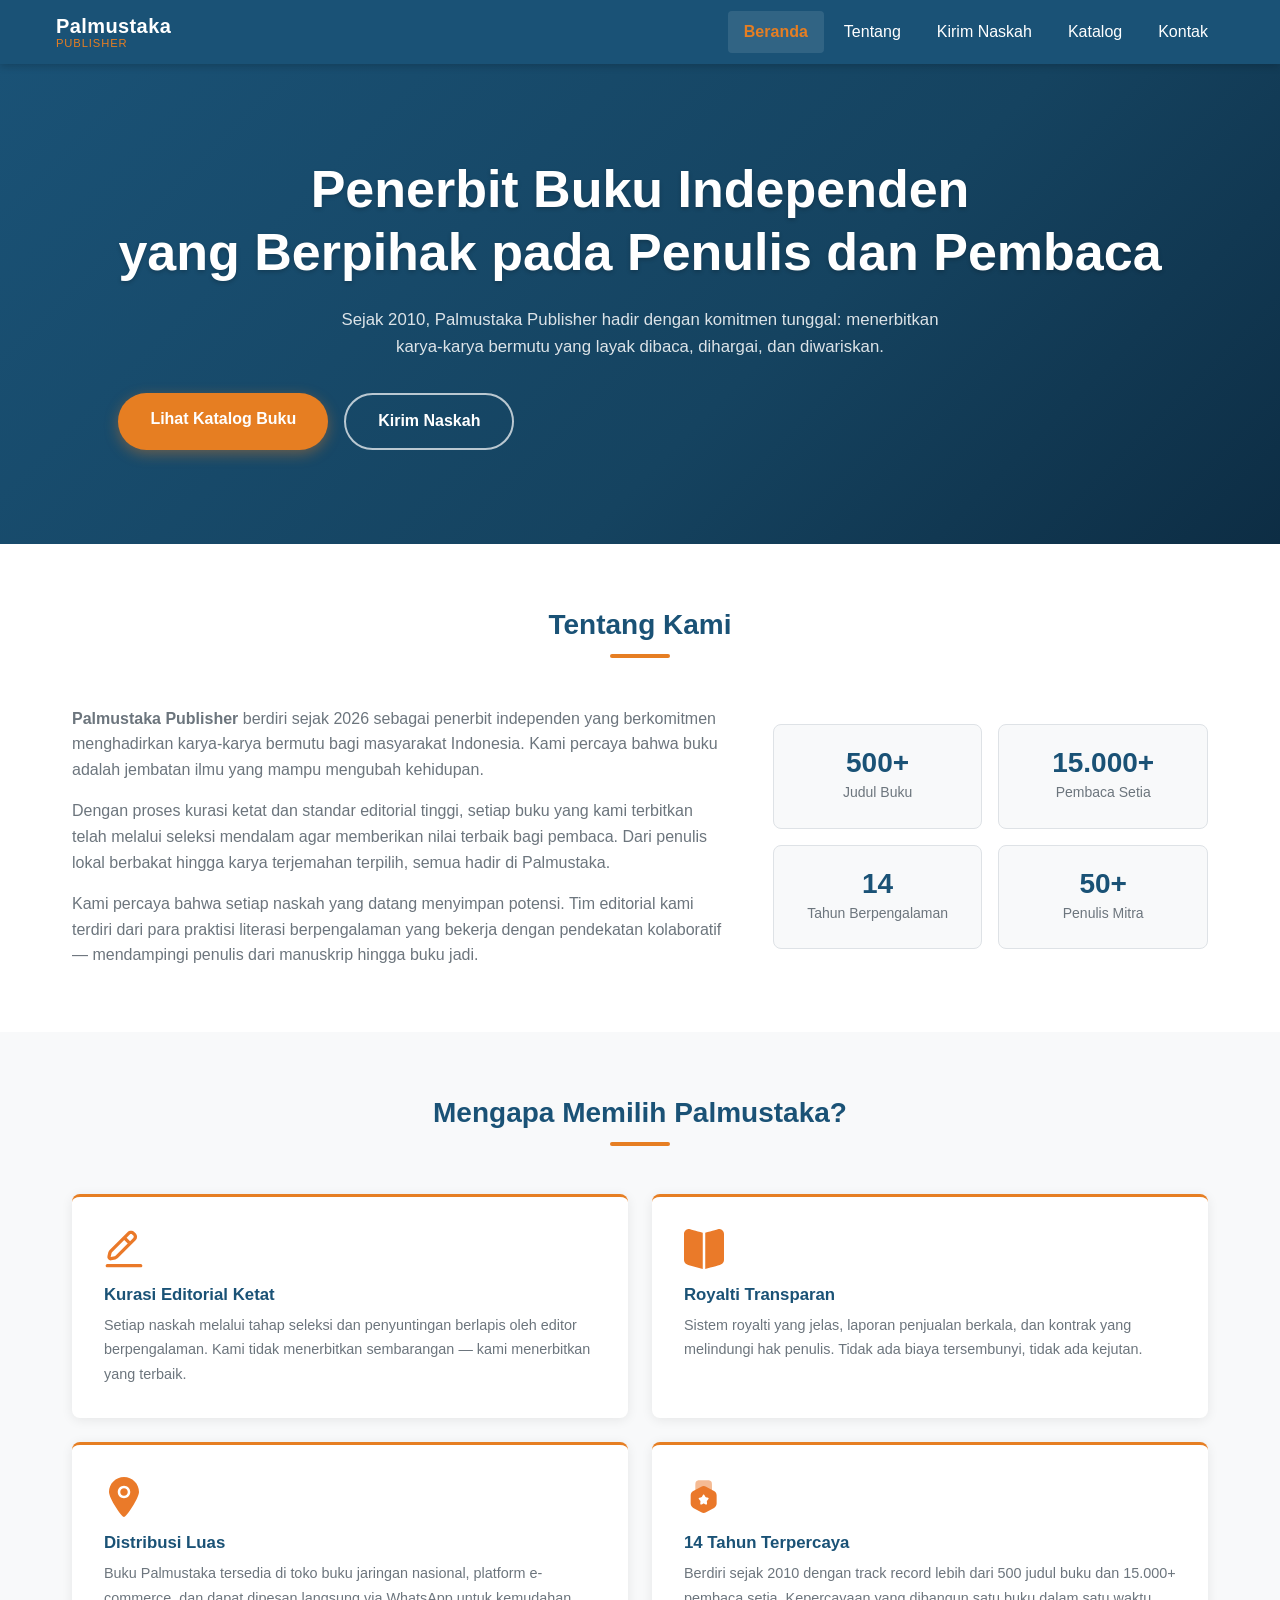
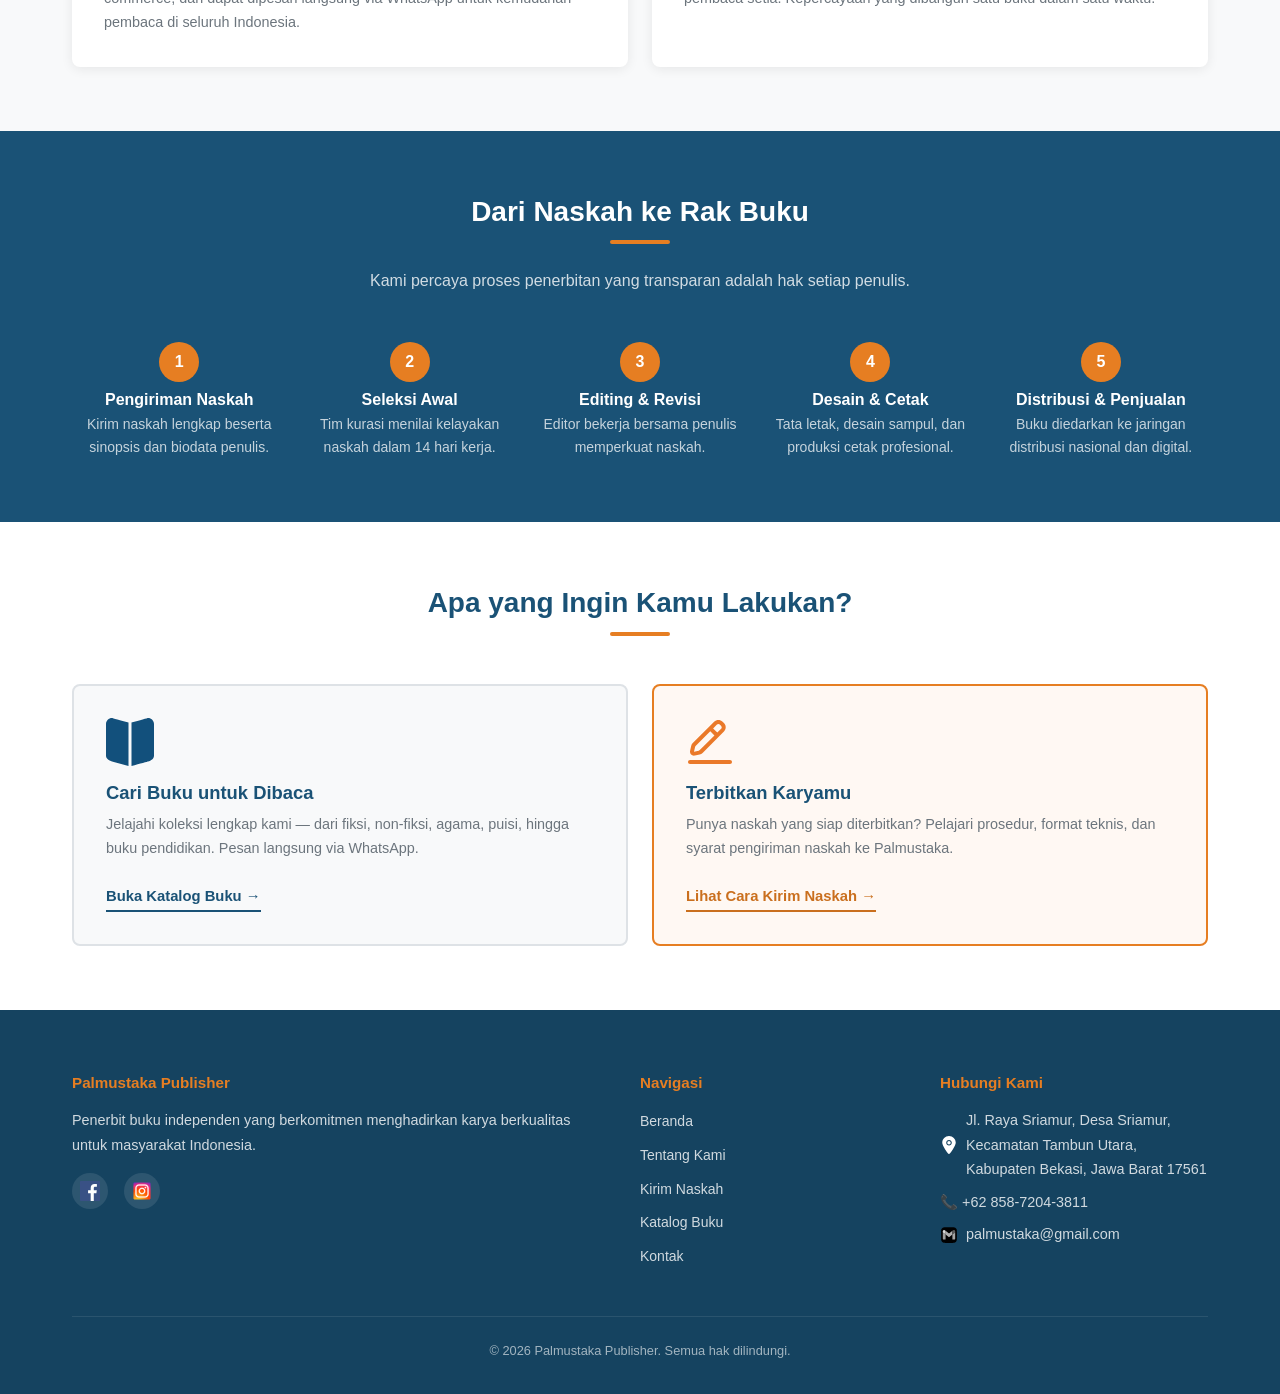
==== index.html @ 1abb1878 "Update icons in index.html and kirim-naskah.html for improved visual consistency and functionality" ====
<!DOCTYPE html>
<html lang="id">
<head>
  <meta charset="UTF-8">
  <meta name="viewport" content="width=device-width, initial-scale=1.0">
  <meta name="description" content="Palmustaka Publisher — Penerbit buku independen yang berkomitmen menghadirkan karya bermutu untuk masyarakat Indonesia sejak 2010.">
  <title>Palmustaka Publisher — Penerbit Buku Independen</title>
  <link rel="stylesheet" href="css/style.css">
</head>
<body>

  <!-- ===== NAVBAR ===== -->
  <header class="navbar" id="navbar">
    <div class="navbar__kontainer">
      <div class="navbar__logo">
        <a href="index.html" class="navbar__logo-tautan" aria-label="Halaman utama Palmustaka Publisher">
          <span class="navbar__logo-teks">Palmustaka</span>
          <span class="navbar__logo-sub">Publisher</span>
        </a>
      </div>

      <button
        class="navbar__tombol-menu"
        id="tombolMenu"
        aria-label="Buka menu navigasi"
        aria-expanded="false"
        aria-controls="navigasiUtama"
      >
        <span class="navbar__ikon-hamburger"></span>
      </button>

      <nav class="navbar__navigasi" id="navigasiUtama" aria-label="Navigasi utama">
        <ul class="navbar__daftar-tautan">
          <li class="navbar__item">
            <!-- Beranda aktif di halaman ini -->
            <a class="navbar__tautan navbar__tautan--aktif" href="index.html">Beranda</a>
          </li>
          <li class="navbar__item">
            <a class="navbar__tautan" href="#tentang">Tentang</a>
          </li>
          <li class="navbar__item">
            <a class="navbar__tautan" href="kirim-naskah.html">Kirim Naskah</a>
          </li>
          <li class="navbar__item">
            <a class="navbar__tautan" href="katalog.html">Katalog</a>
          </li>
          <li class="navbar__item">
            <a class="navbar__tautan" href="#kontak">Kontak</a>
          </li>
        </ul>
      </nav>
    </div>
  </header>

  <!-- ===== HERO ===== -->
  <section class="hero" id="beranda">
    <div class="hero__konten kontainer">
      <h1 class="hero__judul">
        Penerbit Buku Independen<br>yang Berpihak pada Penulis dan Pembaca
      </h1>
      <p class="hero__deskripsi">
        Sejak 2010, Palmustaka Publisher hadir dengan komitmen tunggal:
        menerbitkan karya-karya bermutu yang layak dibaca, dihargai, dan diwariskan.
      </p>
      <div class="hero__grup-cta">
        <a class="hero__tombol-cta" href="katalog.html">
          Lihat Katalog Buku
        </a>
        <a class="hero__tombol-cta hero__tombol-cta--sekunder" href="kirim-naskah.html">
          Kirim Naskah
        </a>
      </div>
    </div>
  </section>

  <!-- ===== TENTANG KAMI ===== -->
  <section class="tentang" id="tentang">
    <div class="tentang__kontainer kontainer">
      <h2 class="tentang__judul-seksi judul-seksi">Tentang Kami</h2>
      <div class="tentang__grid">
        <div class="tentang__kolom-teks">
          <p class="tentang__paragraf">
            <strong>Palmustaka Publisher</strong> berdiri sejak 2026 sebagai penerbit independen yang berkomitmen
            menghadirkan karya-karya bermutu bagi masyarakat Indonesia. Kami percaya bahwa buku adalah
            jembatan ilmu yang mampu mengubah kehidupan.
          </p>
          <p class="tentang__paragraf">
            Dengan proses kurasi ketat dan standar editorial tinggi, setiap buku yang kami terbitkan telah
            melalui seleksi mendalam agar memberikan nilai terbaik bagi pembaca. Dari penulis lokal berbakat
            hingga karya terjemahan terpilih, semua hadir di Palmustaka.
          </p>
          <p class="tentang__paragraf">
            Kami percaya bahwa setiap naskah yang datang menyimpan potensi.
            Tim editorial kami terdiri dari para praktisi literasi berpengalaman yang bekerja
            dengan pendekatan kolaboratif — mendampingi penulis dari manuskrip hingga buku jadi.
          </p>
        </div>

        <div class="tentang__kolom-statistik">
          <div class="tentang__stat-kartu">
            <span class="tentang__stat-angka">500+</span>
            <span class="tentang__stat-label">Judul Buku</span>
          </div>
          <div class="tentang__stat-kartu">
            <span class="tentang__stat-angka">15.000+</span>
            <span class="tentang__stat-label">Pembaca Setia</span>
          </div>
          <div class="tentang__stat-kartu">
            <span class="tentang__stat-angka">14</span>
            <span class="tentang__stat-label">Tahun Berpengalaman</span>
          </div>
          <div class="tentang__stat-kartu">
            <span class="tentang__stat-angka">50+</span>
            <span class="tentang__stat-label">Penulis Mitra</span>
          </div>
        </div>
      </div>
    </div>
  </section>

  <!-- ===== KEUNGGULAN KAMI ===== -->
  <section class="keunggulan" id="keunggulan" aria-labelledby="judulKeunggulan">
    <div class="keunggulan__kontainer kontainer">
      <h2 class="keunggulan__judul-seksi judul-seksi" id="judulKeunggulan">Mengapa Memilih Palmustaka?</h2>
      <div class="keunggulan__grid">

        <div class="keunggulan__item">
          <img class="keunggulan__ikon-svg" src="assets/icon/write.svg" alt="" aria-hidden="true">
          <h3 class="keunggulan__item-judul">Kurasi Editorial Ketat</h3>
          <p class="keunggulan__item-deskripsi">
            Setiap naskah melalui tahap seleksi dan penyuntingan berlapis oleh editor berpengalaman.
            Kami tidak menerbitkan sembarangan — kami menerbitkan yang terbaik.
          </p>
        </div>

        <div class="keunggulan__item">
          <img class="keunggulan__ikon-svg" src="assets/icon/book.svg" alt="" aria-hidden="true">
          <h3 class="keunggulan__item-judul">Royalti Transparan</h3>
          <p class="keunggulan__item-deskripsi">
            Sistem royalti yang jelas, laporan penjualan berkala, dan kontrak yang melindungi hak penulis.
            Tidak ada biaya tersembunyi, tidak ada kejutan.
          </p>
        </div>

        <div class="keunggulan__item">
          <img class="keunggulan__ikon-svg" src="assets/icon/location.svg" alt="" aria-hidden="true">
          <h3 class="keunggulan__item-judul">Distribusi Luas</h3>
          <p class="keunggulan__item-deskripsi">
            Buku Palmustaka tersedia di toko buku jaringan nasional, platform e-commerce,
            dan dapat dipesan langsung via WhatsApp untuk kemudahan pembaca di seluruh Indonesia.
          </p>
        </div>

        <div class="keunggulan__item">
          <img class="keunggulan__ikon-svg" src="assets/icon/medal.svg" alt="" aria-hidden="true">
          <h3 class="keunggulan__item-judul">14 Tahun Terpercaya</h3>
          <p class="keunggulan__item-deskripsi">
            Berdiri sejak 2010 dengan track record lebih dari 500 judul buku dan 15.000+ pembaca setia.
            Kepercayaan yang dibangun satu buku dalam satu waktu.
          </p>
        </div>

      </div>
    </div>
  </section>

  <!-- ===== PROSES PENERBITAN ===== -->
  <section class="proses" id="proses" aria-labelledby="judulProses">
    <div class="proses__kontainer kontainer">
      <h2 class="proses__judul-seksi judul-seksi" id="judulProses">Dari Naskah ke Rak Buku</h2>
      <p class="proses__subjudul">
        Kami percaya proses penerbitan yang transparan adalah hak setiap penulis.
      </p>
      <ol class="proses__daftar-langkah">

        <li class="proses__langkah">
          <div class="proses__langkah-nomor" aria-hidden="true">1</div>
          <div class="proses__langkah-konten">
            <h3 class="proses__langkah-judul">Pengiriman Naskah</h3>
            <p class="proses__langkah-deskripsi">Kirim naskah lengkap beserta sinopsis dan biodata penulis.</p>
          </div>
        </li>

        <li class="proses__langkah">
          <div class="proses__langkah-nomor" aria-hidden="true">2</div>
          <div class="proses__langkah-konten">
            <h3 class="proses__langkah-judul">Seleksi Awal</h3>
            <p class="proses__langkah-deskripsi">Tim kurasi menilai kelayakan naskah dalam 14 hari kerja.</p>
          </div>
        </li>

        <li class="proses__langkah">
          <div class="proses__langkah-nomor" aria-hidden="true">3</div>
          <div class="proses__langkah-konten">
            <h3 class="proses__langkah-judul">Editing &amp; Revisi</h3>
            <p class="proses__langkah-deskripsi">Editor bekerja bersama penulis memperkuat naskah.</p>
          </div>
        </li>

        <li class="proses__langkah">
          <div class="proses__langkah-nomor" aria-hidden="true">4</div>
          <div class="proses__langkah-konten">
            <h3 class="proses__langkah-judul">Desain &amp; Cetak</h3>
            <p class="proses__langkah-deskripsi">Tata letak, desain sampul, dan produksi cetak profesional.</p>
          </div>
        </li>

        <li class="proses__langkah">
          <div class="proses__langkah-nomor" aria-hidden="true">5</div>
          <div class="proses__langkah-konten">
            <h3 class="proses__langkah-judul">Distribusi &amp; Penjualan</h3>
            <p class="proses__langkah-deskripsi">Buku diedarkan ke jaringan distribusi nasional dan digital.</p>
          </div>
        </li>

      </ol>
    </div>
  </section>

  <!-- ===== CTA HALAMAN ===== -->
  <section class="cta-halaman" id="cta-halaman" aria-labelledby="judulCtaHalaman">
    <div class="cta-halaman__kontainer kontainer">
      <h2 class="cta-halaman__judul-seksi judul-seksi" id="judulCtaHalaman">Apa yang Ingin Kamu Lakukan?</h2>
      <div class="cta-halaman__grid">

        <div class="cta-halaman__kartu">
          <img class="cta-halaman__kartu-ikon-svg" src="assets/icon/book.svg" alt="" aria-hidden="true">
          <h3 class="cta-halaman__kartu-judul">Cari Buku untuk Dibaca</h3>
          <p class="cta-halaman__kartu-deskripsi">
            Jelajahi koleksi lengkap kami — dari fiksi, non-fiksi, agama, puisi, hingga buku pendidikan.
            Pesan langsung via WhatsApp.
          </p>
          <a class="cta-halaman__kartu-tombol" href="katalog.html">Buka Katalog Buku &rarr;</a>
        </div>

        <div class="cta-halaman__kartu cta-halaman__kartu--aksen">
          <img class="cta-halaman__kartu-ikon-svg" src="assets/icon/write.svg" alt="" aria-hidden="true">
          <h3 class="cta-halaman__kartu-judul">Terbitkan Karyamu</h3>
          <p class="cta-halaman__kartu-deskripsi">
            Punya naskah yang siap diterbitkan? Pelajari prosedur, format teknis,
            dan syarat pengiriman naskah ke Palmustaka.
          </p>
          <a class="cta-halaman__kartu-tombol" href="kirim-naskah.html">Lihat Cara Kirim Naskah &rarr;</a>
        </div>

      </div>
    </div>
  </section>

  <!-- ===== FOOTER / KONTAK ===== -->
  <footer class="footer" id="kontak">
    <div class="footer__kontainer kontainer">
      <div class="footer__grid">

        <div class="footer__kolom">
          <h3 class="footer__judul-kolom">Palmustaka Publisher</h3>
          <p class="footer__teks">
            Penerbit buku independen yang berkomitmen menghadirkan karya berkualitas untuk masyarakat Indonesia.
          </p>
          <div class="footer__sosmed">
            <a href="https://facebook.com" class="footer__sosmed-link" target="_blank" rel="noopener noreferrer" aria-label="Facebook Palmustaka">
              <img class="footer__sosmed-ikon-svg" src="assets/icon/facebook.svg" alt="">
            </a>
            <a href="https://instagram.com" class="footer__sosmed-link" target="_blank" rel="noopener noreferrer" aria-label="Instagram Palmustaka">
              <img class="footer__sosmed-ikon-svg" src="assets/icon/instagram.svg" alt="">
            </a>
          </div>
        </div>

        <div class="footer__kolom">
          <h3 class="footer__judul-kolom">Navigasi</h3>
          <ul class="footer__daftar-tautan">
            <li><a class="footer__tautan" href="index.html">Beranda</a></li>
            <li><a class="footer__tautan" href="#tentang">Tentang Kami</a></li>
            <li><a class="footer__tautan" href="kirim-naskah.html">Kirim Naskah</a></li>
            <li><a class="footer__tautan" href="katalog.html">Katalog Buku</a></li>
            <li><a class="footer__tautan" href="#kontak">Kontak</a></li>
          </ul>
        </div>

        <div class="footer__kolom">
          <h3 class="footer__judul-kolom">Hubungi Kami</h3>
          <address class="footer__alamat">
            <div class="footer__alamat-item">
              <img class="footer__alamat-ikon-svg" src="assets/icon/location.svg" alt="" aria-hidden="true">
              <span class="footer__teks">Jl. Raya Sriamur, Desa Sriamur, Kecamatan Tambun Utara, Kabupaten Bekasi, Jawa Barat 17561</span>
            </div>
            <div class="footer__alamat-item">
              <span class="footer__teks">📞 +62 858-7204-3811</span>
            </div>
            <div class="footer__alamat-item">
              <img class="footer__alamat-ikon-svg" src="assets/icon/gmail.svg" alt="" aria-hidden="true">
              <span class="footer__teks">palmustaka@gmail.com</span>
            </div>
          </address>
        </div>

      </div>

      <div class="footer__hak-cipta">
        <p>&copy; <span id="tahunSekarang"></span> Palmustaka Publisher. Semua hak dilindungi.</p>
      </div>
    </div>
  </footer>

  <!-- JS: hanya main.js (tidak butuh katalog.js atau kirim-naskah.js) -->
  <script src="js/main.js"></script>
</body>
</html>
---- css/style.css ----
/* =============================================================================
   PALMUSTAKA PUBLISHER — style.css
   Urutan: Reset → Custom Properties → Base → Komponen BEM → Media Queries
   ============================================================================= */


/* =============================================================================
   BLOK 1 — RESET & BOX MODEL
   ============================================================================= */

*, *::before, *::after {
  box-sizing: border-box;
  margin: 0;
  padding: 0;
}

img,
video {
  max-width: 100%;
  display: block;
}

ul,
ol {
  list-style: none;
}

a {
  text-decoration: none;
  color: inherit;
}

button {
  cursor: pointer;
  border: none;
  background: none;
  font: inherit;
}


/* =============================================================================
   BLOK 2 — CSS CUSTOM PROPERTIES
   ============================================================================= */

:root {
  /* Warna */
  --warna-primer: #1a5276;
  --warna-primer-gelap: #154360;
  --warna-aksen: #e67e22;
  --warna-aksen-gelap: #ca6f1e;
  --warna-latar: #f8f9fa;
  --warna-latar-kartu: #ffffff;
  --warna-teks-utama: #212529;
  --warna-teks-sekunder: #6c757d;
  --warna-teks-balik: #ffffff;
  --warna-batas: #dee2e6;
  --warna-latar-kirim: #eef2f7;

  /* Tipografi */
  --fon-utama: 'Segoe UI', Tahoma, Geneva, Verdana, sans-serif;
  --ukuran-fon-dasar: 16px;
  --tinggi-baris: 1.6;

  /* Spasi */
  --jarak-xs: 0.25rem;
  --jarak-sm: 0.5rem;
  --jarak-md: 1rem;
  --jarak-lg: 1.5rem;
  --jarak-xl: 2rem;
  --jarak-2xl: 3rem;
  --jarak-3xl: 4rem;

  /* Layout */
  --lebar-max-kontainer: 1200px;
  --tinggi-navbar: 64px;

  /* Kartu */
  --radius-kartu: 8px;
  --bayangan-kartu: 0 2px 12px rgba(0, 0, 0, 0.08);
  --bayangan-kartu-hover: 0 6px 24px rgba(0, 0, 0, 0.14);

  /* Transisi */
  --transisi-standar: 0.25s ease;
}


/* =============================================================================
   BLOK 3 — BASE STYLES
   ============================================================================= */

html {
  scroll-behavior: smooth;
  font-size: var(--ukuran-fon-dasar);
}

body {
  font-family: var(--fon-utama);
  color: var(--warna-teks-utama);
  background-color: var(--warna-latar);
  line-height: var(--tinggi-baris);
}

h1,
h2,
h3,
h4 {
  line-height: 1.2;
  font-weight: 700;
}

/* Kontainer layout terpusat */
.kontainer {
  max-width: var(--lebar-max-kontainer);
  margin-inline: auto;
  padding-inline: var(--jarak-md);
}

/* Judul seksi dengan garis bawah oranye */
.judul-seksi {
  font-size: 1.75rem;
  color: var(--warna-primer);
  margin-bottom: var(--jarak-2xl);
  text-align: center;
  position: relative;
  padding-bottom: var(--jarak-md);
}

.judul-seksi::after {
  content: '';
  position: absolute;
  bottom: 0;
  left: 50%;
  transform: translateX(-50%);
  width: 60px;
  height: 4px;
  background-color: var(--warna-aksen);
  border-radius: 2px;
}


/* =============================================================================
   BLOK 4 — KOMPONEN BEM
   ============================================================================= */


/* -----------------------------------------------------------------------
   4a — NAVBAR
   ----------------------------------------------------------------------- */

.navbar {
  position: sticky;
  top: 0;
  z-index: 100;
  background-color: var(--warna-primer);
  height: var(--tinggi-navbar);
  box-shadow: 0 2px 8px rgba(0, 0, 0, 0.2);
}

.navbar__kontainer {
  display: flex;
  flex-wrap: wrap;
  align-items: center;
  justify-content: space-between;
  height: 100%;
  max-width: var(--lebar-max-kontainer);
  margin-inline: auto;
  padding-inline: var(--jarak-md);
}

.navbar__logo {
  display: flex;
  flex-direction: column;
  line-height: 1.1;
}

.navbar__logo-teks {
  font-size: 1.25rem;
  font-weight: 700;
  color: var(--warna-teks-balik);
  letter-spacing: 0.02em;
}

.navbar__logo-sub {
  font-size: 0.7rem;
  color: var(--warna-aksen);
  letter-spacing: 0.08em;
  text-transform: uppercase;
}

/* Tombol hamburger — hanya tampil di mobile */
.navbar__tombol-menu {
  display: flex;
  align-items: center;
  justify-content: center;
  width: 40px;
  height: 40px;
  padding: var(--jarak-sm);
  color: var(--warna-teks-balik);
  border-radius: 4px;
  transition: background-color var(--transisi-standar);
}

.navbar__tombol-menu:hover,
.navbar__tombol-menu:focus-visible {
  background-color: rgba(255, 255, 255, 0.15);
  outline: 2px solid var(--warna-aksen);
  outline-offset: 2px;
}

/* Ikon hamburger CSS murni (3 garis via pseudo-element + box-shadow) */
.navbar__ikon-hamburger {
  position: relative;
  display: block;
  width: 22px;
  height: 2px;
  background-color: var(--warna-teks-balik);
  transition: background-color var(--transisi-standar);
}

.navbar__ikon-hamburger::before,
.navbar__ikon-hamburger::after {
  content: '';
  position: absolute;
  left: 0;
  width: 100%;
  height: 2px;
  background-color: var(--warna-teks-balik);
  transition: transform var(--transisi-standar), top var(--transisi-standar);
}

.navbar__ikon-hamburger::before {
  top: -7px;
}

.navbar__ikon-hamburger::after {
  top: 7px;
}

/* State terbuka — animasi ikon X */
.navbar__tombol-menu[aria-expanded="true"] .navbar__ikon-hamburger {
  background-color: transparent;
}

.navbar__tombol-menu[aria-expanded="true"] .navbar__ikon-hamburger::before {
  top: 0;
  transform: rotate(45deg);
}

.navbar__tombol-menu[aria-expanded="true"] .navbar__ikon-hamburger::after {
  top: 0;
  transform: rotate(-45deg);
}

/* Navigasi — collapsed by default di mobile (in-flow, grid-template-rows trick) */
.navbar__navigasi {
  display: grid;
  grid-template-rows: 0fr;
  overflow: hidden;
  width: 100%;
  background-color: var(--warna-primer-gelap);
  transition: grid-template-rows var(--transisi-standar);
}

/* Anak langsung perlu min-height: 0 agar grid-template-rows: 0fr benar-benar collapse */
.navbar__navigasi > * {
  overflow: hidden;
  min-height: 0;
}

/* State terbuka — expanded ke tinggi natural */
.navbar__navigasi--terbuka {
  grid-template-rows: 1fr;
  box-shadow: 0 4px 8px rgba(0, 0, 0, 0.2);
}

.navbar__daftar-tautan {
  display: flex;
  flex-direction: column;
}

.navbar__tautan {
  display: block;
  padding: var(--jarak-sm) var(--jarak-lg);
  color: var(--warna-teks-balik);
  font-weight: 500;
  transition: background-color var(--transisi-standar), color var(--transisi-standar);
}

.navbar__tautan:hover,
.navbar__tautan:focus-visible {
  background-color: rgba(255, 255, 255, 0.1);
  color: var(--warna-aksen);
  outline: none;
}


/* -----------------------------------------------------------------------
   4b — HERO
   ----------------------------------------------------------------------- */

.hero {
  background: linear-gradient(135deg, var(--warna-primer) 0%, var(--warna-primer-gelap) 60%, #0d2d44 100%);
  min-height: 480px;
  display: flex;
  align-items: center;
  padding-block: var(--jarak-3xl);
}

.hero__konten {
  text-align: center;
}

.hero__judul {
  font-size: 2rem;
  color: var(--warna-teks-balik);
  margin-bottom: var(--jarak-lg);
  text-shadow: 0 2px 4px rgba(0, 0, 0, 0.2);
}

.hero__deskripsi {
  font-size: 1.05rem;
  color: rgba(255, 255, 255, 0.85);
  max-width: 600px;
  margin-inline: auto;
  margin-bottom: var(--jarak-xl);
}

.hero__tombol-cta {
  display: inline-block;
  background-color: var(--warna-aksen);
  color: var(--warna-teks-balik);
  font-weight: 700;
  font-size: 1rem;
  padding: 0.85rem 2rem;
  border-radius: 50px;
  transition: background-color var(--transisi-standar), transform var(--transisi-standar), box-shadow var(--transisi-standar);
  box-shadow: 0 4px 14px rgba(230, 126, 34, 0.4);
}

.hero__tombol-cta:hover,
.hero__tombol-cta:focus-visible {
  background-color: var(--warna-aksen-gelap);
  transform: translateY(-2px);
  box-shadow: 0 6px 20px rgba(230, 126, 34, 0.5);
  outline: none;
}

.hero__tombol-cta:active {
  transform: translateY(0);
}


/* -----------------------------------------------------------------------
   4c — TENTANG
   ----------------------------------------------------------------------- */

.tentang {
  background-color: var(--warna-latar-kartu);
  padding-block: var(--jarak-3xl);
}

.tentang__kontainer {
  /* menggunakan .kontainer */
}

.tentang__judul-seksi {
  /* menggunakan .judul-seksi */
}

.tentang__grid {
  display: grid;
  grid-template-columns: 1fr;
  gap: var(--jarak-2xl);
  align-items: start;
}

.tentang__paragraf {
  color: var(--warna-teks-sekunder);
  margin-bottom: var(--jarak-md);
}

.tentang__paragraf:last-child {
  margin-bottom: 0;
}

.tentang__kolom-statistik {
  display: grid;
  grid-template-columns: 1fr 1fr;
  gap: var(--jarak-md);
}

.tentang__stat-kartu {
  display: flex;
  flex-direction: column;
  align-items: center;
  justify-content: center;
  text-align: center;
  background-color: var(--warna-latar);
  border: 1px solid var(--warna-batas);
  border-radius: var(--radius-kartu);
  padding: var(--jarak-lg) var(--jarak-md);
  gap: var(--jarak-xs);
}

.tentang__stat-angka {
  font-size: 1.75rem;
  font-weight: 700;
  color: var(--warna-primer);
  line-height: 1;
}

.tentang__stat-label {
  font-size: 0.875rem;
  color: var(--warna-teks-sekunder);
  font-weight: 500;
}


/* -----------------------------------------------------------------------
   4d — KATALOG & KARTU BUKU
   ----------------------------------------------------------------------- */

.katalog {
  background-color: var(--warna-latar);
  padding-block: var(--jarak-3xl);
}

.katalog__kontainer {
  /* menggunakan .kontainer */
}

.katalog__judul-seksi {
  /* menggunakan .judul-seksi */
}

/* Filter tombol kategori */
.katalog__filter {
  display: flex;
  flex-wrap: wrap;
  justify-content: center;
  gap: var(--jarak-sm);
  margin-bottom: var(--jarak-xl);
}

.katalog__tombol-filter {
  display: inline-block;
  padding: 0.4rem 1.1rem;
  border: 2px solid var(--warna-primer);
  border-radius: 50px;
  color: var(--warna-primer);
  font-size: 0.875rem;
  font-weight: 600;
  background-color: transparent;
  transition: background-color var(--transisi-standar), color var(--transisi-standar), border-color var(--transisi-standar);
}

.katalog__tombol-filter:hover,
.katalog__tombol-filter:focus-visible {
  background-color: var(--warna-primer);
  color: var(--warna-teks-balik);
  outline: none;
}

.katalog__tombol-filter--aktif {
  background-color: var(--warna-primer);
  color: var(--warna-teks-balik);
}

/* Status loading / error */
.katalog__status {
  text-align: center;
  padding: var(--jarak-2xl);
  color: var(--warna-teks-sekunder);
  font-size: 1rem;
}

.katalog__status--tersembunyi {
  display: none;
}

.katalog__status-teks {
  margin: 0;
}

/* Grid buku — 1 kolom di mobile */
.katalog__grid {
  display: grid;
  grid-template-columns: 1fr;
  gap: var(--jarak-lg);
}

/* ---
   Kartu Buku (BEM)
--- */

.kartu-buku {
  background-color: var(--warna-latar-kartu);
  border-radius: var(--radius-kartu);
  box-shadow: var(--bayangan-kartu);
  overflow: hidden;
  display: flex;
  flex-direction: column;
  transition: transform var(--transisi-standar), box-shadow var(--transisi-standar);
}

.kartu-buku:hover {
  transform: translateY(-4px);
  box-shadow: var(--bayangan-kartu-hover);
}

.kartu-buku__gambar-wrapper {
  aspect-ratio: 3 / 4;
  overflow: hidden;
  background-color: var(--warna-batas);
}

.kartu-buku__gambar {
  width: 100%;
  height: 100%;
  object-fit: cover;
  transition: transform 0.4s ease;
}

.kartu-buku:hover .kartu-buku__gambar {
  transform: scale(1.06);
}

.kartu-buku__konten {
  display: flex;
  flex-direction: column;
  flex: 1;
  padding: var(--jarak-md);
}

.kartu-buku__kategori {
  display: inline-block;
  font-size: 0.7rem;
  font-weight: 700;
  text-transform: uppercase;
  letter-spacing: 0.08em;
  color: var(--warna-aksen);
  margin-bottom: var(--jarak-xs);
}

.kartu-buku__judul {
  font-size: 1rem;
  font-weight: 700;
  color: var(--warna-teks-utama);
  margin-bottom: var(--jarak-xs);
  line-height: 1.3;
}

.kartu-buku__penulis {
  font-size: 0.875rem;
  color: var(--warna-teks-sekunder);
  margin-bottom: var(--jarak-sm);
}

.kartu-buku__deskripsi {
  font-size: 0.875rem;
  color: var(--warna-teks-sekunder);
  line-height: 1.5;
  flex: 1;
  /* Batasi tampilan deskripsi ke 3 baris */
  display: -webkit-box;
  -webkit-box-orient: vertical;
  -webkit-line-clamp: 3;
  overflow: hidden;
  margin-bottom: var(--jarak-sm);
}

.kartu-buku__footer {
  display: flex;
  align-items: center;
  justify-content: space-between;
  gap: var(--jarak-sm);
  border-top: 1px solid var(--warna-batas);
  padding-top: var(--jarak-md);
  margin-top: var(--jarak-sm);
}

.kartu-buku__harga {
  font-size: 1.05rem;
  font-weight: 700;
  color: var(--warna-primer);
  white-space: nowrap;
}

/* Tombol Beli — tag <a> ke WhatsApp */
.kartu-buku__tombol--beli {
  display: inline-flex;
  align-items: center;
  gap: var(--jarak-xs);
  background-color: #25d366;
  color: var(--warna-teks-balik);
  font-size: 0.825rem;
  font-weight: 700;
  padding: 0.45rem 0.9rem;
  border-radius: 50px;
  white-space: nowrap;
  transition: background-color var(--transisi-standar), transform var(--transisi-standar);
  box-shadow: 0 2px 8px rgba(37, 211, 102, 0.35);
}

.kartu-buku__tombol--beli:hover,
.kartu-buku__tombol--beli:focus-visible {
  background-color: #1ebe5d;
  transform: translateY(-1px);
  outline: none;
}

.kartu-buku__tombol--beli:active {
  transform: translateY(0);
}


/* -----------------------------------------------------------------------
   4f — KIRIM NASKAH
   ----------------------------------------------------------------------- */

.kirim-naskah {
  background-color: var(--warna-latar-kirim);
  padding-block: var(--jarak-3xl);
}

.kirim-naskah__kontainer {
  max-width: var(--lebar-max-kontainer);
  margin-inline: auto;
  padding-inline: var(--jarak-md);
}

.kirim-naskah__judul-seksi {
  font-size: 1.75rem;
  color: var(--warna-primer);
  text-align: center;
  margin-bottom: var(--jarak-xl);
  position: relative;
}

.kirim-naskah__judul-seksi::after {
  content: '';
  display: block;
  width: 60px;
  height: 3px;
  background-color: var(--warna-aksen);
  margin: var(--jarak-sm) auto 0;
}

/* -- Headline -- */
.kirim-naskah__headline {
  text-align: center;
  max-width: 680px;
  margin-inline: auto;
  margin-bottom: var(--jarak-3xl);
}

.kirim-naskah__headline-teks {
  font-size: 1.75rem;
  color: var(--warna-primer);
  line-height: 1.25;
  margin-bottom: var(--jarak-md);
}

.kirim-naskah__headline-sub {
  font-size: 1.05rem;
  color: var(--warna-teks-sekunder);
  line-height: 1.7;
}

/* -- Grid Utama -- */
.kirim-naskah__grid-utama {
  display: grid;
  grid-template-columns: 1fr;
  gap: var(--jarak-xl);
  margin-bottom: var(--jarak-3xl);
}

/* -- Panel (shared) -- */
.kirim-naskah__panel {
  background-color: var(--warna-latar-kartu);
  border-radius: var(--radius-kartu);
  box-shadow: var(--bayangan-kartu);
  padding: var(--jarak-xl);
}

.kirim-naskah__panel-judul {
  font-size: 1.15rem;
  color: var(--warna-primer);
  margin-bottom: var(--jarak-lg);
  padding-bottom: var(--jarak-sm);
  border-bottom: 2px solid var(--warna-aksen);
}

/* -- Tata Cara: Langkah-langkah -- */
.kirim-naskah__langkah-list {
  display: flex;
  flex-direction: column;
  gap: var(--jarak-lg);
  margin-bottom: var(--jarak-xl);
}

.kirim-naskah__langkah {
  display: flex;
  gap: var(--jarak-md);
  align-items: flex-start;
}

.kirim-naskah__langkah-nomor {
  display: flex;
  align-items: center;
  justify-content: center;
  flex-shrink: 0;
  width: 2rem;
  height: 2rem;
  border-radius: 50%;
  background-color: var(--warna-primer);
  color: var(--warna-teks-balik);
  font-size: 0.875rem;
  font-weight: 700;
  line-height: 1;
}

.kirim-naskah__langkah-konten {
  flex: 1;
  min-width: 0;
}

.kirim-naskah__langkah-judul {
  display: block;
  font-size: 0.95rem;
  font-weight: 700;
  color: var(--warna-teks-utama);
  margin-bottom: var(--jarak-xs);
}

.kirim-naskah__langkah-deskripsi {
  font-size: 0.875rem;
  color: var(--warna-teks-sekunder);
  line-height: 1.6;
}

.kirim-naskah__langkah-deskripsi code {
  font-family: 'Courier New', Courier, monospace;
  font-size: 0.8rem;
  background-color: var(--warna-latar);
  color: var(--warna-primer-gelap);
  padding: 0.1rem 0.35rem;
  border-radius: 3px;
  border: 1px solid var(--warna-batas);
  word-break: break-all;
}

/* Tombol WA */
.kirim-naskah__tombol-wa {
  display: inline-flex;
  align-items: center;
  gap: var(--jarak-sm);
  background-color: #25d366;
  color: var(--warna-teks-balik);
  font-size: 0.925rem;
  font-weight: 700;
  padding: 0.75rem 1.5rem;
  border-radius: 50px;
  transition: background-color var(--transisi-standar), transform var(--transisi-standar);
  box-shadow: 0 3px 10px rgba(37, 211, 102, 0.35);
}

.kirim-naskah__tombol-wa:hover,
.kirim-naskah__tombol-wa:focus-visible {
  background-color: #1ebe5d;
  transform: translateY(-2px);
  outline: none;
}

.kirim-naskah__tombol-wa:active {
  transform: translateY(0);
}

/* -- Format Teknis: Definition List -- */
.kirim-naskah__spek-list {
  display: flex;
  flex-direction: column;
  gap: 0;
}

.kirim-naskah__spek-item {
  display: grid;
  grid-template-columns: 1fr;
  padding: var(--jarak-sm) 0;
  border-bottom: 1px solid var(--warna-batas);
}

.kirim-naskah__spek-item:last-child {
  border-bottom: none;
}

.kirim-naskah__spek-label {
  font-size: 0.8rem;
  font-weight: 700;
  text-transform: uppercase;
  letter-spacing: 0.05em;
  color: var(--warna-aksen);
  margin-bottom: var(--jarak-xs);
}

.kirim-naskah__spek-nilai {
  font-size: 0.9rem;
  color: var(--warna-teks-sekunder);
  line-height: 1.6;
}

.kirim-naskah__spek-checklist {
  display: flex;
  flex-direction: column;
  gap: var(--jarak-xs);
  margin-top: var(--jarak-xs);
}

.kirim-naskah__spek-checklist li {
  font-size: 0.875rem;
  color: var(--warna-teks-sekunder);
}

/* -- Syarat & Ketentuan: Accordion -- */
.kirim-naskah__sk {
  background-color: var(--warna-latar-kartu);
  border-radius: var(--radius-kartu);
  box-shadow: var(--bayangan-kartu);
  padding: var(--jarak-xl);
}

.kirim-naskah__sk-judul {
  font-size: 1.15rem;
  color: var(--warna-primer);
  margin-bottom: var(--jarak-lg);
  padding-bottom: var(--jarak-sm);
  border-bottom: 2px solid var(--warna-aksen);
}

.kirim-naskah__sk-list {
  display: flex;
  flex-direction: column;
}

.kirim-naskah__sk-item {
  border-bottom: 1px solid var(--warna-batas);
}

.kirim-naskah__sk-item:last-child {
  border-bottom: none;
}

.kirim-naskah__sk-tombol {
  display: flex;
  align-items: center;
  gap: var(--jarak-md);
  width: 100%;
  padding: var(--jarak-md) var(--jarak-sm);
  text-align: left;
  transition: background-color var(--transisi-standar);
  border-radius: 4px;
}

.kirim-naskah__sk-tombol:hover,
.kirim-naskah__sk-tombol:focus-visible {
  background-color: var(--warna-latar);
  outline: 2px solid var(--warna-aksen);
  outline-offset: -2px;
}

.kirim-naskah__sk-nomor {
  flex-shrink: 0;
  font-size: 0.75rem;
  font-weight: 700;
  color: var(--warna-aksen);
  letter-spacing: 0.05em;
  min-width: 1.75rem;
}

.kirim-naskah__sk-label-teks {
  flex: 1;
  font-size: 0.95rem;
  font-weight: 600;
  color: var(--warna-teks-utama);
}

/* Chevron CSS murni */
.kirim-naskah__sk-ikon {
  flex-shrink: 0;
  display: block;
  width: 10px;
  height: 10px;
  border-right: 2px solid var(--warna-teks-sekunder);
  border-bottom: 2px solid var(--warna-teks-sekunder);
  transform: rotate(45deg);
  transition: transform var(--transisi-standar), border-color var(--transisi-standar);
  margin-left: auto;
}

.kirim-naskah__sk-tombol[aria-expanded="true"] .kirim-naskah__sk-ikon {
  transform: rotate(-135deg);
  border-color: var(--warna-aksen);
}

/* Panel accordion — grid-template-rows collapse trick */
.kirim-naskah__sk-panel {
  display: grid;
  grid-template-rows: 0fr;
  overflow: hidden;
  transition: grid-template-rows var(--transisi-standar);
}

.kirim-naskah__sk-panel--terbuka {
  grid-template-rows: 1fr;
}

.kirim-naskah__sk-panel-dalam {
  min-height: 0;
  overflow: hidden;
}

.kirim-naskah__sk-panel-dalam p {
  font-size: 0.9rem;
  color: var(--warna-teks-sekunder);
  line-height: 1.7;
  padding: var(--jarak-sm) var(--jarak-sm) var(--jarak-md) calc(1.75rem + var(--jarak-md));
}




/* -----------------------------------------------------------------------
   ACTIVE NAVBAR LINK — modifier BEM, di-hardcode per halaman
   ----------------------------------------------------------------------- */
.navbar__tautan--aktif {
  color: var(--warna-aksen);
  background-color: rgba(255, 255, 255, 0.1);
  font-weight: 700;
}

.navbar__tautan--aktif:hover,
.navbar__tautan--aktif:focus-visible {
  color: var(--warna-aksen);
  background-color: rgba(255, 255, 255, 0.18);
}

/* -----------------------------------------------------------------------
   4j — PAGE HEADER (shared: dipakai di katalog.html dan kirim-naskah.html)
   ----------------------------------------------------------------------- */
.halaman-header {
  background: linear-gradient(135deg, var(--warna-primer) 0%, var(--warna-primer-gelap) 100%);
  padding-block: var(--jarak-2xl) var(--jarak-3xl);
}

.halaman-header__kontainer {
  text-align: center;
}

.halaman-header__judul {
  font-size: 2rem;
  color: var(--warna-teks-balik);
  margin-bottom: var(--jarak-md);
}

.halaman-header__subjudul {
  font-size: 1rem;
  color: rgba(255, 255, 255, 0.85);
  max-width: 560px;
  margin-inline: auto;
  line-height: 1.7;
}

/* -----------------------------------------------------------------------
   NAVBAR LOGO SEBAGAI LINK
   ----------------------------------------------------------------------- */
.navbar__logo-tautan {
  display: flex;
  flex-direction: column;
  line-height: 1.1;
}

/* -----------------------------------------------------------------------
   4g — KEUNGGULAN KAMI
   ----------------------------------------------------------------------- */
.keunggulan {
  background-color: var(--warna-latar);
  padding-block: var(--jarak-3xl);
}

.keunggulan__grid {
  display: grid;
  grid-template-columns: 1fr;
  gap: var(--jarak-lg);
}

.keunggulan__item {
  background-color: var(--warna-latar-kartu);
  border-radius: var(--radius-kartu);
  box-shadow: var(--bayangan-kartu);
  padding: var(--jarak-xl);
  border-top: 3px solid var(--warna-aksen);
  transition: transform var(--transisi-standar), box-shadow var(--transisi-standar);
}

.keunggulan__item:hover {
  transform: translateY(-4px);
  box-shadow: var(--bayangan-kartu-hover);
}

.keunggulan__ikon {
  font-size: 2rem;
  margin-bottom: var(--jarak-md);
  display: block;
}

.keunggulan__item-judul {
  font-size: 1.05rem;
  color: var(--warna-primer);
  margin-bottom: var(--jarak-sm);
}

.keunggulan__item-deskripsi {
  font-size: 0.9rem;
  color: var(--warna-teks-sekunder);
  line-height: 1.7;
}

/* -----------------------------------------------------------------------
   4h — PROSES PENERBITAN
   ----------------------------------------------------------------------- */
.proses {
  background-color: var(--warna-primer);
  padding-block: var(--jarak-3xl);
}

.proses .judul-seksi {
  color: var(--warna-teks-balik);
}

.proses .judul-seksi::after {
  background-color: var(--warna-aksen);
}

.proses__subjudul {
  text-align: center;
  color: rgba(255, 255, 255, 0.8);
  font-size: 1rem;
  margin-bottom: var(--jarak-2xl);
  margin-top: calc(-1 * var(--jarak-lg));
}

.proses__daftar-langkah {
  display: flex;
  flex-direction: column;
  gap: var(--jarak-lg);
}

.proses__langkah {
  display: flex;
  gap: var(--jarak-lg);
  align-items: flex-start;
}

.proses__langkah-nomor {
  flex-shrink: 0;
  width: 2.5rem;
  height: 2.5rem;
  border-radius: 50%;
  background-color: var(--warna-aksen);
  color: var(--warna-teks-balik);
  font-size: 1rem;
  font-weight: 700;
  display: flex;
  align-items: center;
  justify-content: center;
}

.proses__langkah-konten {
  flex: 1;
}

.proses__langkah-judul {
  font-size: 1rem;
  color: var(--warna-teks-balik);
  margin-bottom: var(--jarak-xs);
}

.proses__langkah-deskripsi {
  font-size: 0.875rem;
  color: rgba(255, 255, 255, 0.75);
  line-height: 1.6;
}

/* -----------------------------------------------------------------------
   4i — CTA HALAMAN (dua kartu navigasi)
   ----------------------------------------------------------------------- */
.cta-halaman {
  background-color: var(--warna-latar-kartu);
  padding-block: var(--jarak-3xl);
}

.cta-halaman__grid {
  display: grid;
  grid-template-columns: 1fr;
  gap: var(--jarak-lg);
}

.cta-halaman__kartu {
  display: flex;
  flex-direction: column;
  align-items: flex-start;
  background-color: var(--warna-latar);
  border-radius: var(--radius-kartu);
  padding: var(--jarak-xl);
  border: 2px solid var(--warna-batas);
  transition: border-color var(--transisi-standar), box-shadow var(--transisi-standar);
}

.cta-halaman__kartu:hover {
  border-color: var(--warna-primer);
  box-shadow: var(--bayangan-kartu);
}

.cta-halaman__kartu--aksen {
  border-color: var(--warna-aksen);
  background-color: #fff8f3;
}

.cta-halaman__kartu--aksen:hover {
  border-color: var(--warna-aksen-gelap);
}

.cta-halaman__kartu-ikon {
  font-size: 2.25rem;
  margin-bottom: var(--jarak-md);
}

.cta-halaman__kartu-judul {
  font-size: 1.15rem;
  color: var(--warna-primer);
  margin-bottom: var(--jarak-sm);
}

.cta-halaman__kartu-deskripsi {
  font-size: 0.9rem;
  color: var(--warna-teks-sekunder);
  line-height: 1.7;
  flex: 1;
  margin-bottom: var(--jarak-lg);
}

.cta-halaman__kartu-tombol {
  display: inline-block;
  font-size: 0.925rem;
  font-weight: 700;
  color: var(--warna-primer);
  border-bottom: 2px solid var(--warna-primer);
  padding-bottom: 2px;
  transition: color var(--transisi-standar), border-color var(--transisi-standar);
}

.cta-halaman__kartu--aksen .cta-halaman__kartu-tombol {
  color: var(--warna-aksen-gelap);
  border-color: var(--warna-aksen-gelap);
}

.cta-halaman__kartu-tombol:hover,
.cta-halaman__kartu-tombol:focus-visible {
  color: var(--warna-aksen);
  border-color: var(--warna-aksen);
  outline: none;
}



/* -----------------------------------------------------------------------
   HERO — CTA group (dua tombol berdampingan)
   ----------------------------------------------------------------------- */
.hero__grup-cta {
  display: flex;
  flex-wrap: wrap;
  gap: var(--jarak-md);
}

.hero__tombol-cta--sekunder {
  background-color: transparent;
  color: var(--warna-teks-balik);
  border: 2px solid rgba(255, 255, 255, 0.7);
  box-shadow: none;
}

.hero__tombol-cta--sekunder:hover,
.hero__tombol-cta--sekunder:focus-visible {
  background-color: rgba(255, 255, 255, 0.15);
  border-color: var(--warna-teks-balik);
  transform: translateY(-2px);
}

/* -----------------------------------------------------------------------
   UTILITY — Screen Reader Only
   ----------------------------------------------------------------------- */
.sr-only {
  position: absolute;
  width: 1px;
  height: 1px;
  padding: 0;
  margin: -1px;
  overflow: hidden;
  clip: rect(0, 0, 0, 0);
  white-space: nowrap;
  border-width: 0;
}


/* -----------------------------------------------------------------------
   4e — FOOTER
   ----------------------------------------------------------------------- */
.footer {
  background-color: var(--warna-primer-gelap);
  color: var(--warna-teks-balik);
  padding: var(--jarak-3xl) var(--jarak-md) var(--jarak-xl);
}

.footer__kontainer {
  max-width: var(--lebar-max-kontainer);
  margin-inline: auto;
}

.footer__grid {
  display: grid;
  grid-template-columns: 1fr;
  gap: var(--jarak-xl);
  margin-bottom: var(--jarak-2xl);
}

.footer__nama-perusahaan {
  font-size: 1.2rem;
  margin-bottom: var(--jarak-sm);
  color: var(--warna-aksen);
}

.footer__teks {
  font-size: 0.9rem;
  opacity: 0.8;
  line-height: 1.7;
}

.footer__alamat {
  font-style: normal;
}

.footer__judul-kolom {
  font-size: 0.95rem;
  font-weight: 600;
  margin-bottom: var(--jarak-md);
  color: var(--warna-aksen);
}

.footer__daftar-tautan {
  display: flex;
  flex-direction: column;
  gap: var(--jarak-sm);
}

.footer__tautan {
  font-size: 0.875rem;
  opacity: 0.8;
  transition: opacity var(--transisi-standar), color var(--transisi-standar);
}

.footer__tautan:hover {
  opacity: 1;
  color: var(--warna-aksen);
}

.footer__hak-cipta {
  text-align: center;
  padding-top: var(--jarak-lg);
  border-top: 1px solid rgba(255, 255, 255, 0.15);
  font-size: 0.8rem;
  opacity: 0.6;
}


/* --- Penyelarasan Ikon SVG --- */

/* Ikon Keunggulan (Ganti ✍️ dll) */
.keunggulan__ikon-svg {
  display: block;
  width: 40px;
  height: 40px;
  margin-bottom: var(--jarak-md);
  /* Filter untuk mengubah warna hitam #0f0f0f menjadi Oranye Aksen (#e67e22) */
  filter: invert(53%) sepia(85%) saturate(1478%) hue-rotate(345deg) brightness(97%) contrast(89%);
}

/* Ikon Kartu Navigasi CTA (Ganti 📚 & ✍️) */
.cta-halaman__kartu-ikon-svg {
  display: block;
  width: 48px;
  height: 48px;
  margin-bottom: var(--jarak-md);
}

/* Kartu kedua/aksen menggunakan filter oranye aksen gelap */
.cta-halaman__kartu--aksen .cta-halaman__kartu-ikon-svg {
  filter: invert(53%) sepia(85%) saturate(1478%) hue-rotate(345deg) brightness(97%) contrast(89%);
}

/* Kartu pertama menggunakan filter biru primer (#1a5276) */
.cta-halaman__kartu:not(.cta-halaman__kartu--aksen) .cta-halaman__kartu-ikon-svg {
  filter: invert(24%) sepia(35%) saturate(1982%) hue-rotate(174deg) brightness(93%) contrast(92%);
}

/* Ikon Alamat di Footer (Ganti 📍 dll) */
.footer__alamat-item {
  display: flex;
  align-items: center; /* Alur inline flex vertikal sejajar */
  gap: var(--jarak-sm);
  margin-bottom: var(--jarak-sm);
}

.footer__alamat-ikon-svg {
  display: inline-block;
  width: 18px;
  height: 18px;
  flex-shrink: 0;
  vertical-align: middle;
}

/* Filter agar ikon alamat berwarna putih / senada teks footer */
.footer__alamat-ikon-svg {
  filter: invert(100%) sepia(100%) saturate(0%) hue-rotate(288deg) brightness(102%) contrast(102%);
}

/* Sosial Media di Footer */
.footer__sosmed {
  display: flex;
  gap: var(--jarak-md);
  margin-top: var(--jarak-md);
}

.footer__sosmed-link {
  display: inline-flex;
  align-items: center;
  justify-content: center;
  width: 36px;
  height: 36px;
  border-radius: 50%;
  background-color: rgba(255, 255, 255, 0.1);
  transition: background-color var(--transisi-standar), transform var(--transisi-standar);
}

.footer__sosmed-link:hover,
.footer__sosmed-link:focus-visible {
  background-color: var(--warna-aksen);
  transform: scale(1.1);
  outline: none;
}

.footer__sosmed-ikon-svg {
  width: 20px;
  height: 20px;
  /* Jadikan putih jika aslinya berwarna gelap */
}

/* --- 576px: katalog 2 kolom --- */
@media (min-width: 576px) {
  .katalog__grid {
    grid-template-columns: repeat(2, 1fr);
  }

  /* Kirim Naskah — spek label kiri + nilai kanan */
  .kirim-naskah__spek-item {
    grid-template-columns: 160px 1fr;
    align-items: baseline;
    gap: var(--jarak-md);
  }

  .kirim-naskah__spek-label {
    margin-bottom: 0;
  }

  .kirim-naskah__spek-item--penuh {
    grid-template-columns: 1fr;
  }

  /* Keunggulan dan CTA 2 kolom */
  .keunggulan__grid {
    grid-template-columns: repeat(2, 1fr);
  }
  .cta-halaman__grid {
    grid-template-columns: repeat(2, 1fr);
  }
}

/* --- 768px: desktop layout --- */
@media (min-width: 768px) {
  /* Navbar: sembunyikan hamburger, tampilkan nav horizontal */
  .navbar__tombol-menu {
    display: none;
  }

  .navbar__navigasi {
    /* Reset ke tampilan inline normal di desktop — tidak perlu grid collapse trick */
    display: flex;
    grid-template-rows: unset;
    overflow: visible;
    width: auto;
    background-color: transparent;
    box-shadow: none;
  }

  .navbar__daftar-tautan {
    flex-direction: row;
    align-items: center;
    gap: var(--jarak-xs);
  }

  .navbar__tautan {
    padding: var(--jarak-sm) var(--jarak-md);
    border-radius: 4px;
  }

  /* Hero judul lebih besar */
  .hero__judul {
    font-size: 2.75rem;
  }

  /* Tentang: 2 kolom */
  .tentang__grid {
    grid-template-columns: 3fr 2fr;
    align-items: center;
  }

  /* Footer: 3 kolom */
  .footer__grid {
    grid-template-columns: 2fr 1fr 1fr;
  }

  /* Kirim Naskah — grid 2 kolom */
  .kirim-naskah__grid-utama {
    grid-template-columns: 5fr 4fr;
  }

  .kirim-naskah__headline-teks {
    font-size: 2.25rem;
  }

  /* Proses penerbitan — horizontal di desktop */
  .proses__daftar-langkah {
    flex-direction: row;
    align-items: flex-start;
    gap: var(--jarak-md);
  }
  .proses__langkah {
    flex-direction: column;
    align-items: center;
    text-align: center;
    flex: 1;
    gap: var(--jarak-sm);
  }
  /* Page header judul lebih besar */
  .halaman-header__judul {
    font-size: 2.5rem;
  }
}

/* --- 1024px: katalog 3 kolom --- */
@media (min-width: 1024px) {
  .katalog__grid {
    grid-template-columns: repeat(3, 1fr);
  }

  .hero__judul {
    font-size: 3.25rem;
  }

  .kontainer {
    padding-inline: var(--jarak-xl);
  }

  /* Kirim Naskah — panel padding lebih lega */
  .kirim-naskah__headline-teks {
    font-size: 2.5rem;
  }

  .kirim-naskah__panel,
  .kirim-naskah__sk {
    padding: var(--jarak-2xl);
  }
}

/* --- 1280px: katalog 4 kolom --- */
@media (min-width: 1280px) {
  .katalog__grid {
    grid-template-columns: repeat(4, 1fr);
  }
}
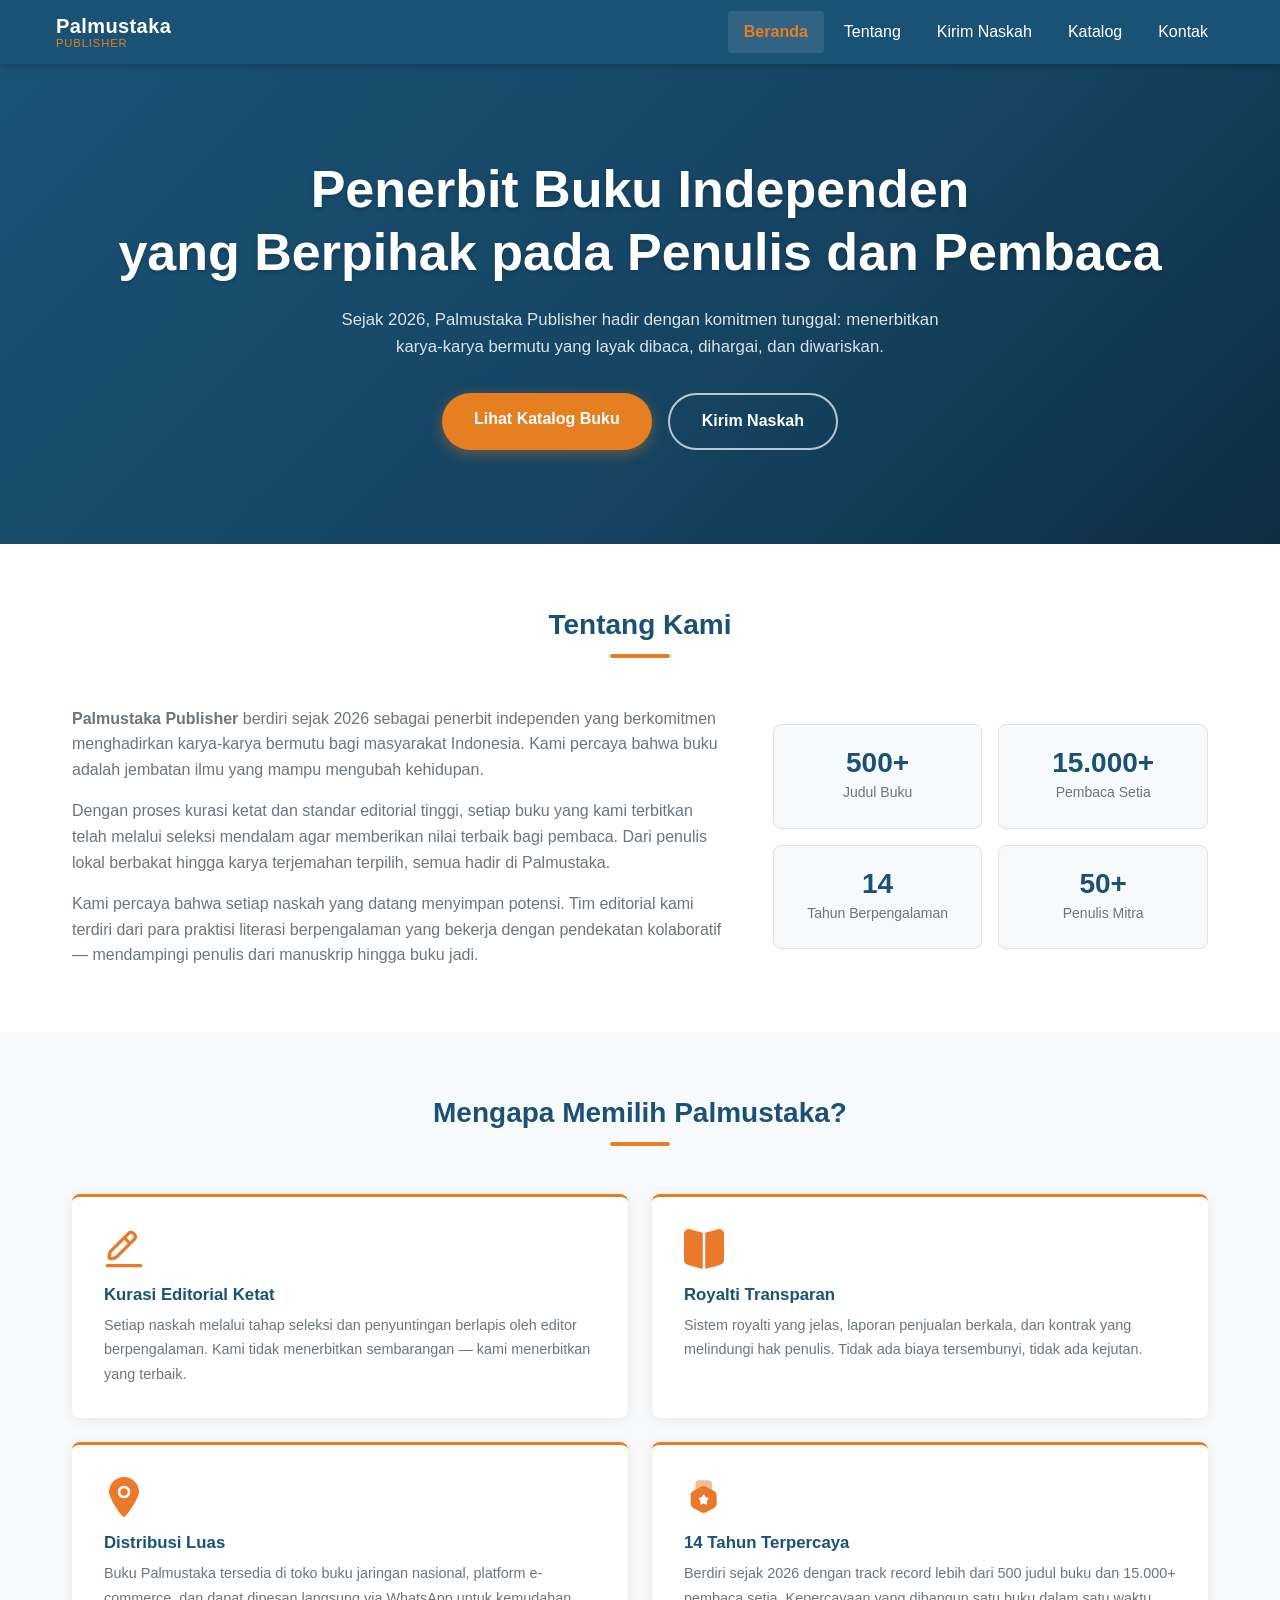
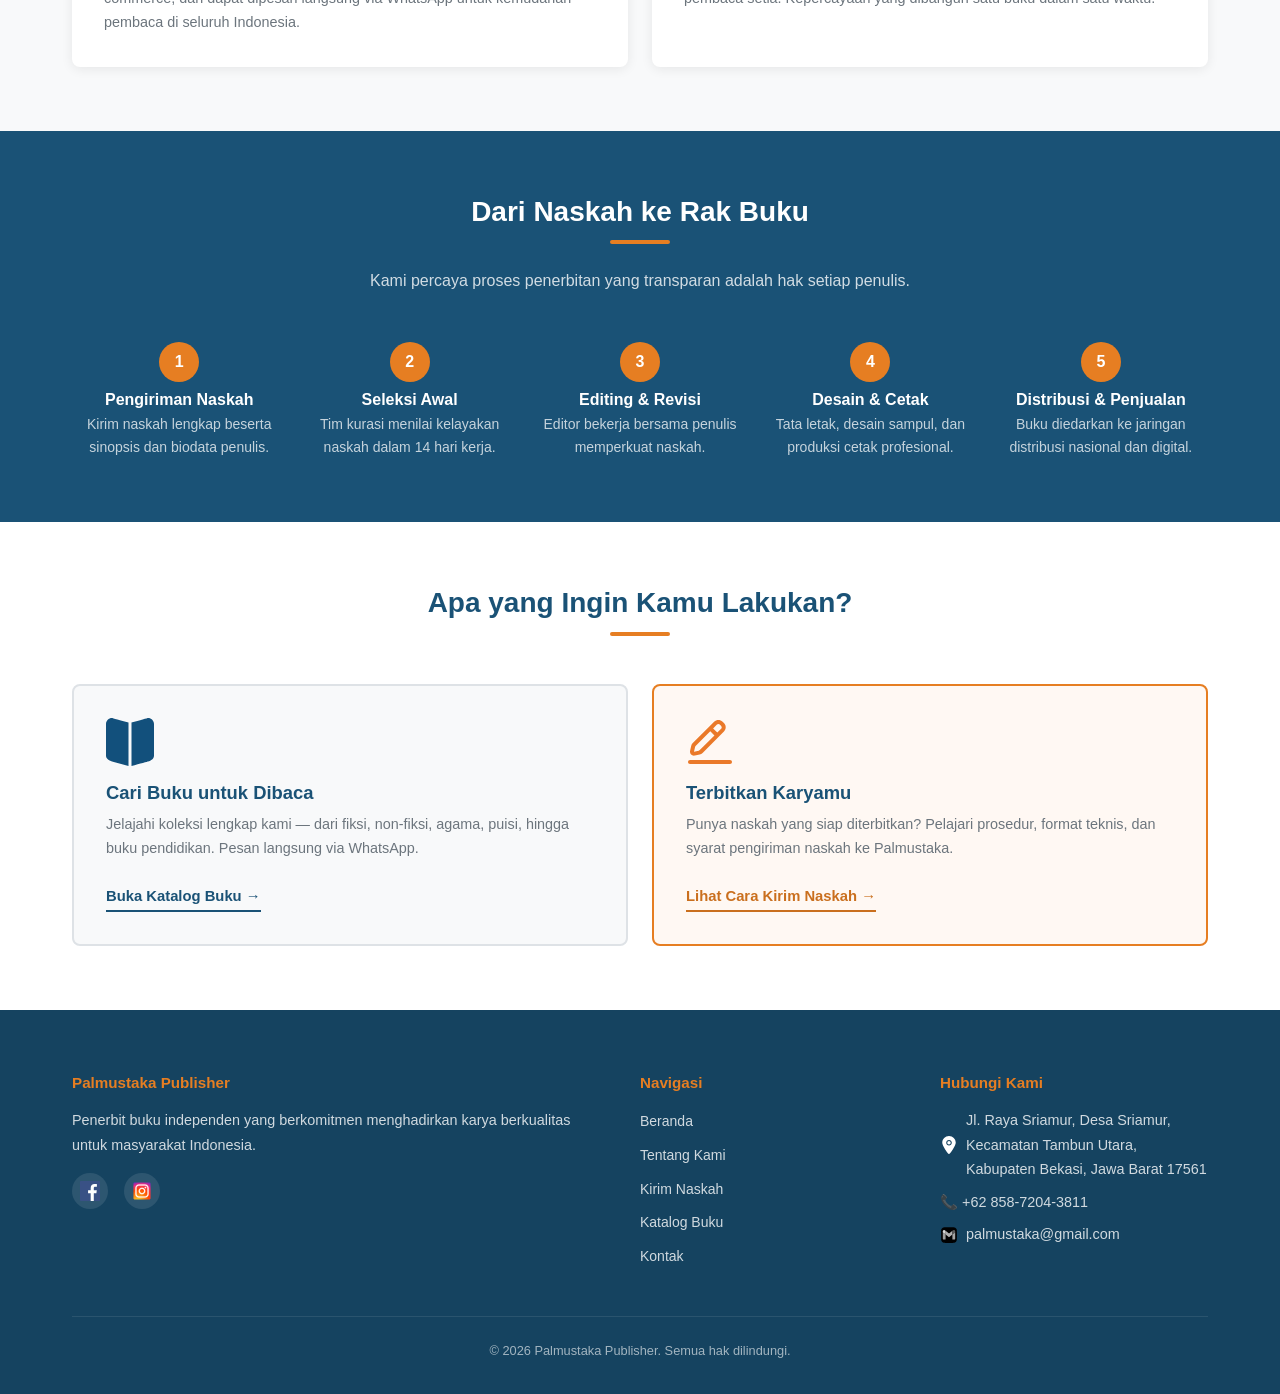
==== commit 93b96618: "Update publication year in index.html from 2010 to 2026 for consistency across the site." ====
--- a/index.html
+++ b/index.html
@@ -3,7 +3,7 @@
 <head>
   <meta charset="UTF-8">
   <meta name="viewport" content="width=device-width, initial-scale=1.0">
-  <meta name="description" content="Palmustaka Publisher — Penerbit buku independen yang berkomitmen menghadirkan karya bermutu untuk masyarakat Indonesia sejak 2010.">
+  <meta name="description" content="Palmustaka Publisher — Penerbit buku independen yang berkomitmen menghadirkan karya bermutu untuk masyarakat Indonesia sejak 2026.">
   <title>Palmustaka Publisher — Penerbit Buku Independen</title>
   <link rel="stylesheet" href="css/style.css">
 </head>
@@ -59,7 +59,7 @@
         Penerbit Buku Independen<br>yang Berpihak pada Penulis dan Pembaca
       </h1>
       <p class="hero__deskripsi">
-        Sejak 2010, Palmustaka Publisher hadir dengan komitmen tunggal:
+        Sejak 2026, Palmustaka Publisher hadir dengan komitmen tunggal:
         menerbitkan karya-karya bermutu yang layak dibaca, dihargai, dan diwariskan.
       </p>
       <div class="hero__grup-cta">
@@ -155,7 +155,7 @@
           <img class="keunggulan__ikon-svg" src="assets/icon/medal.svg" alt="" aria-hidden="true">
           <h3 class="keunggulan__item-judul">14 Tahun Terpercaya</h3>
           <p class="keunggulan__item-deskripsi">
-            Berdiri sejak 2010 dengan track record lebih dari 500 judul buku dan 15.000+ pembaca setia.
+            Berdiri sejak 2026 dengan track record lebih dari 500 judul buku dan 15.000+ pembaca setia.
             Kepercayaan yang dibangun satu buku dalam satu waktu.
           </p>
         </div>
--- a/css/style.css
+++ b/css/style.css
@@ -1179,6 +1179,7 @@
 .hero__grup-cta {
   display: flex;
   flex-wrap: wrap;
+  justify-content: center;
   gap: var(--jarak-md);
 }
 
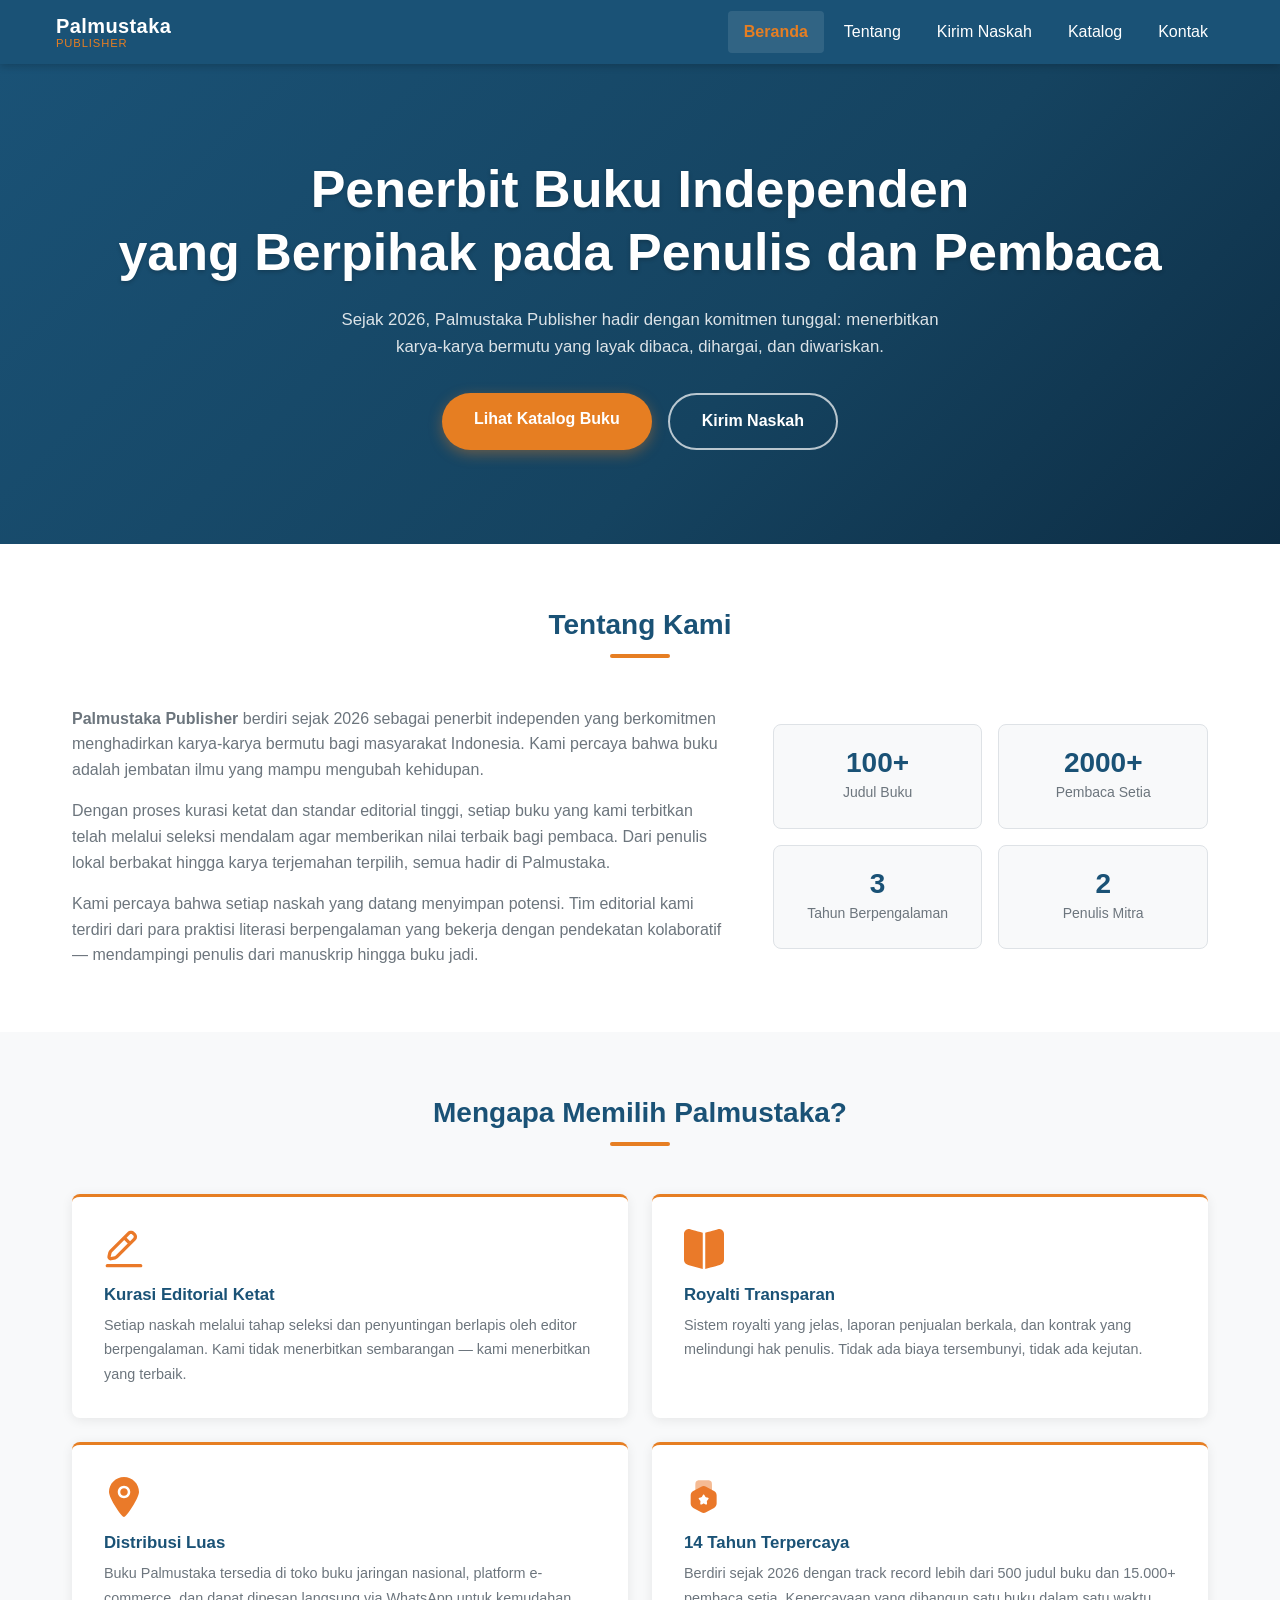
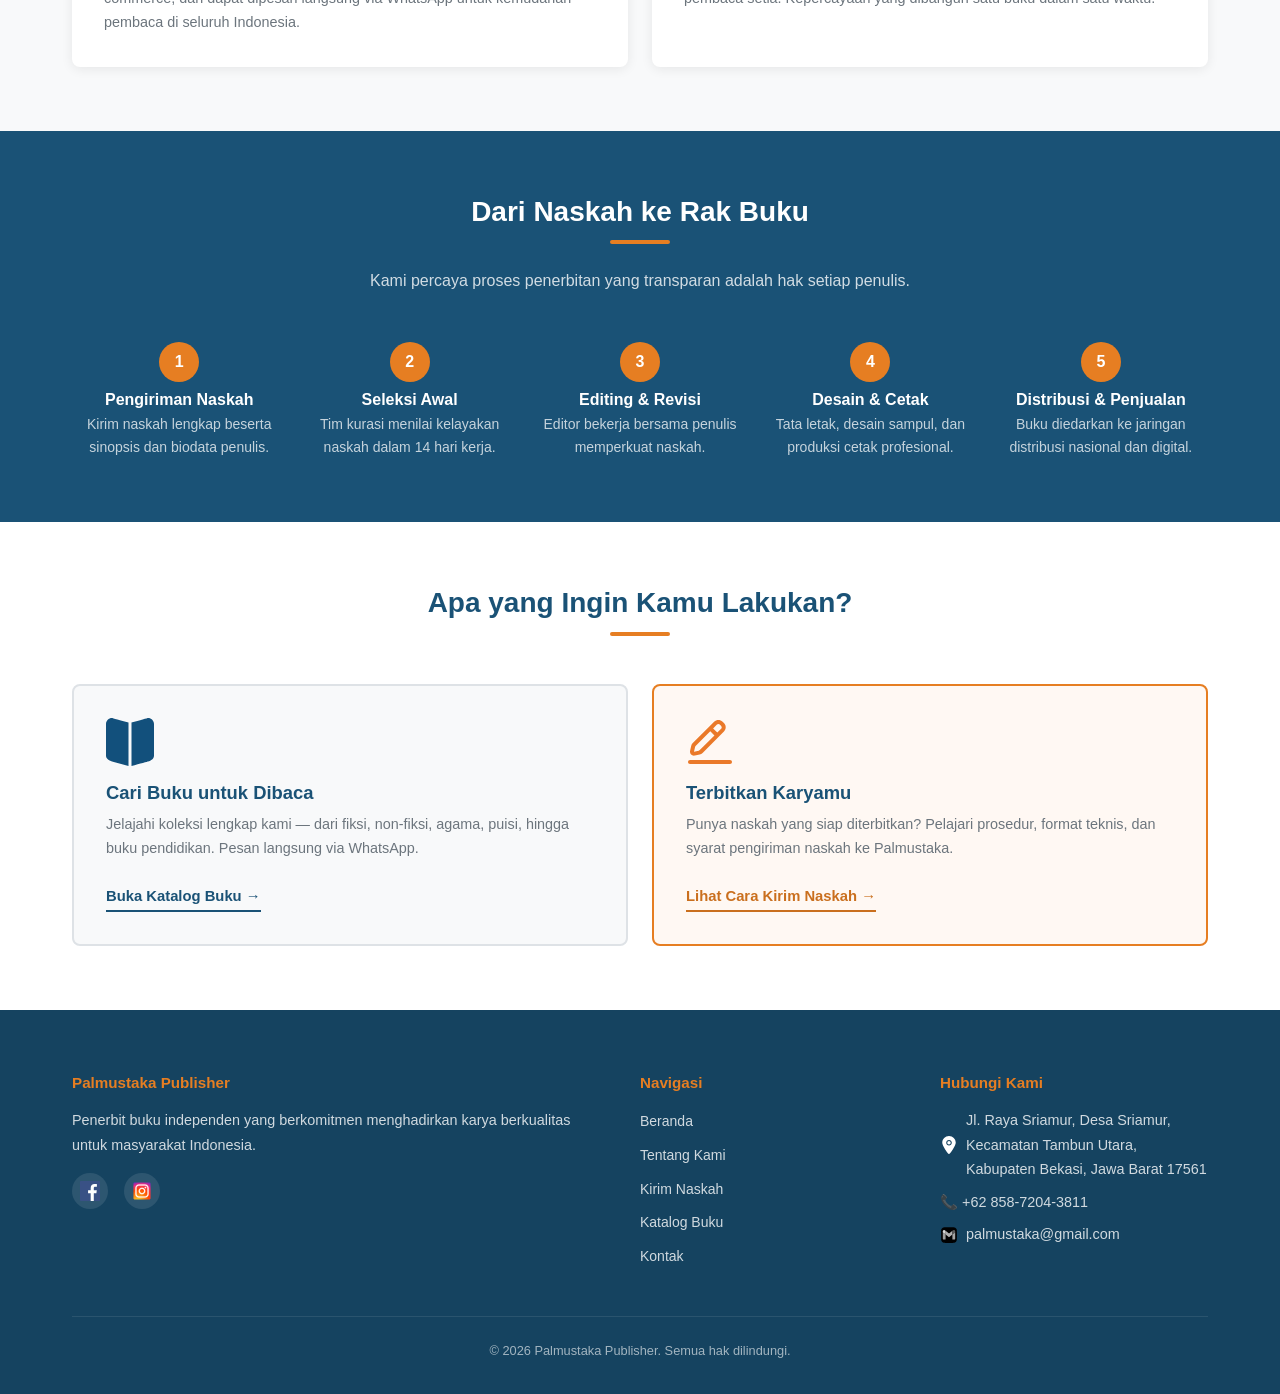
==== commit 6c1f0fc2: "Update statistics in index.html to reflect revised figures for books, readers, experience, and partn" ====
--- a/index.html
+++ b/index.html
@@ -98,19 +98,19 @@
 
         <div class="tentang__kolom-statistik">
           <div class="tentang__stat-kartu">
-            <span class="tentang__stat-angka">500+</span>
+            <span class="tentang__stat-angka">100+</span>
             <span class="tentang__stat-label">Judul Buku</span>
           </div>
           <div class="tentang__stat-kartu">
-            <span class="tentang__stat-angka">15.000+</span>
+            <span class="tentang__stat-angka">2000+</span>
             <span class="tentang__stat-label">Pembaca Setia</span>
           </div>
           <div class="tentang__stat-kartu">
-            <span class="tentang__stat-angka">14</span>
+            <span class="tentang__stat-angka">3</span>
             <span class="tentang__stat-label">Tahun Berpengalaman</span>
           </div>
           <div class="tentang__stat-kartu">
-            <span class="tentang__stat-angka">50+</span>
+            <span class="tentang__stat-angka">2</span>
             <span class="tentang__stat-label">Penulis Mitra</span>
           </div>
         </div>
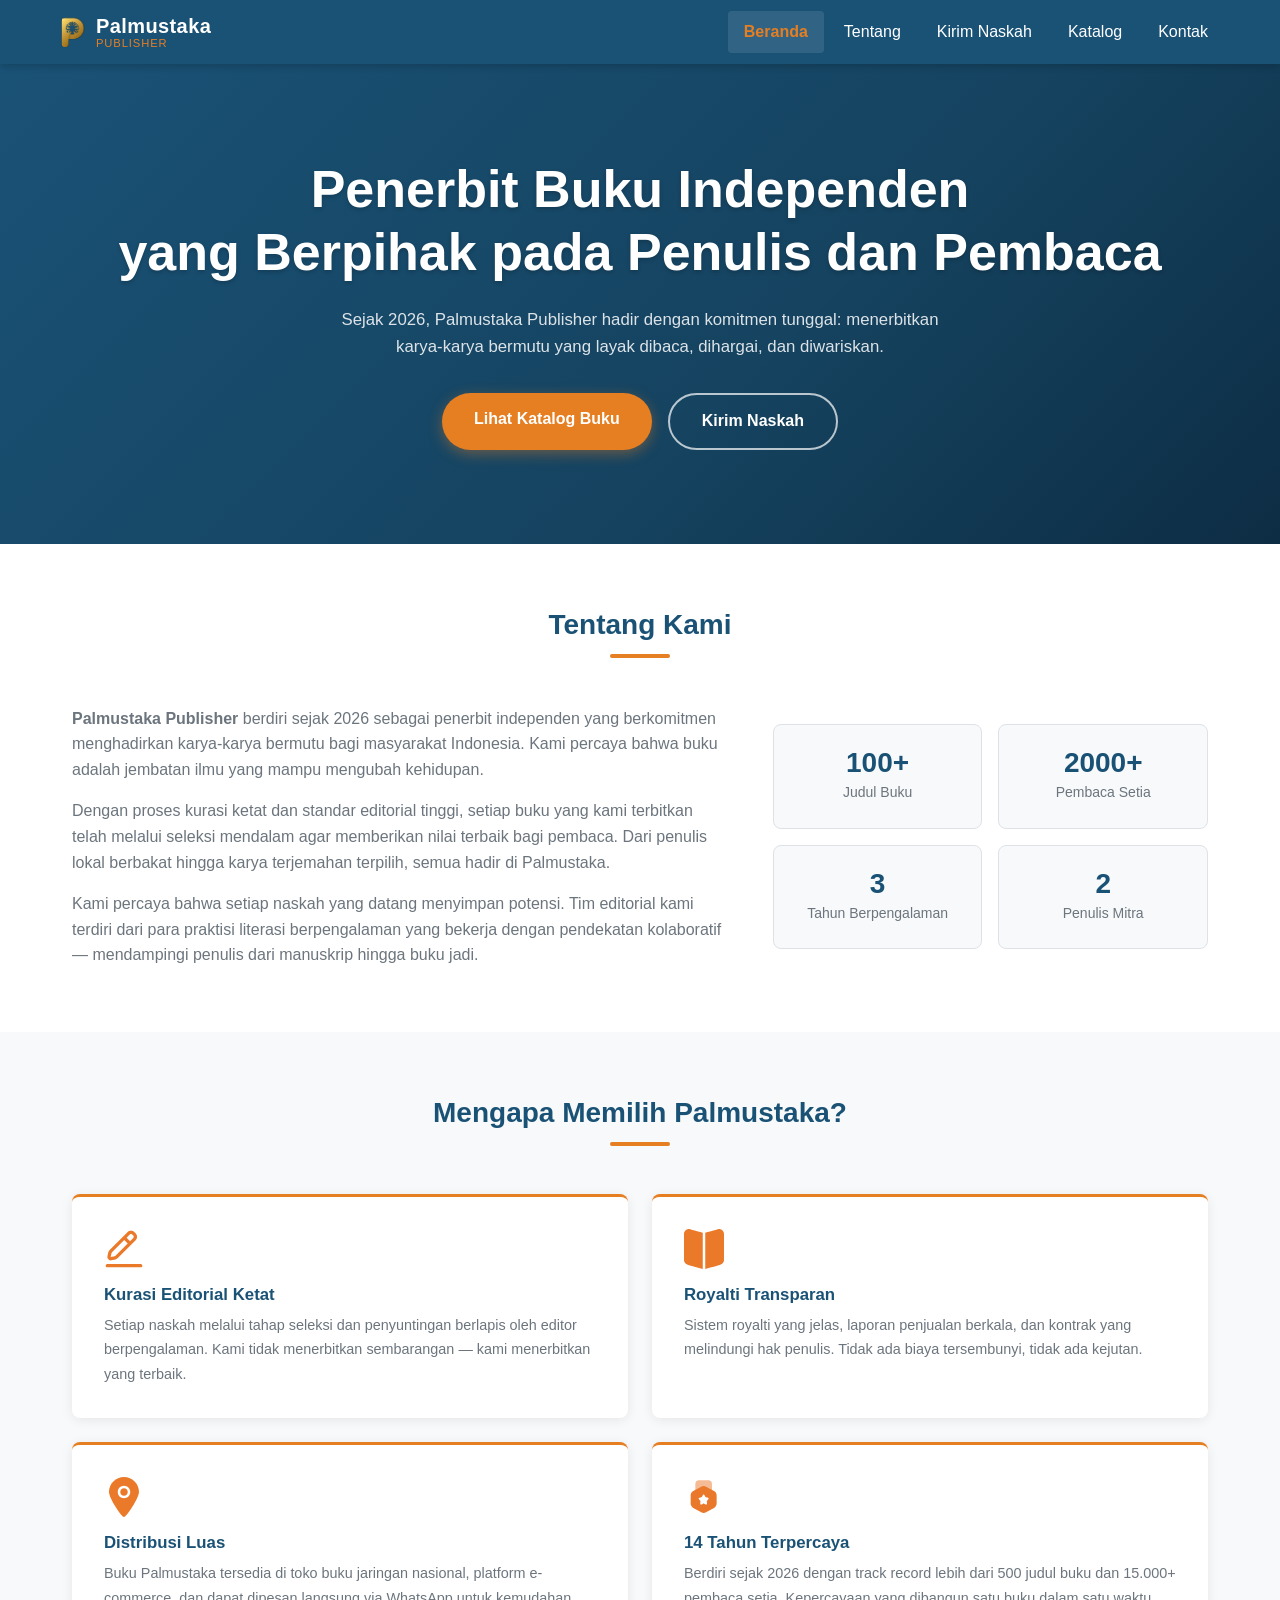
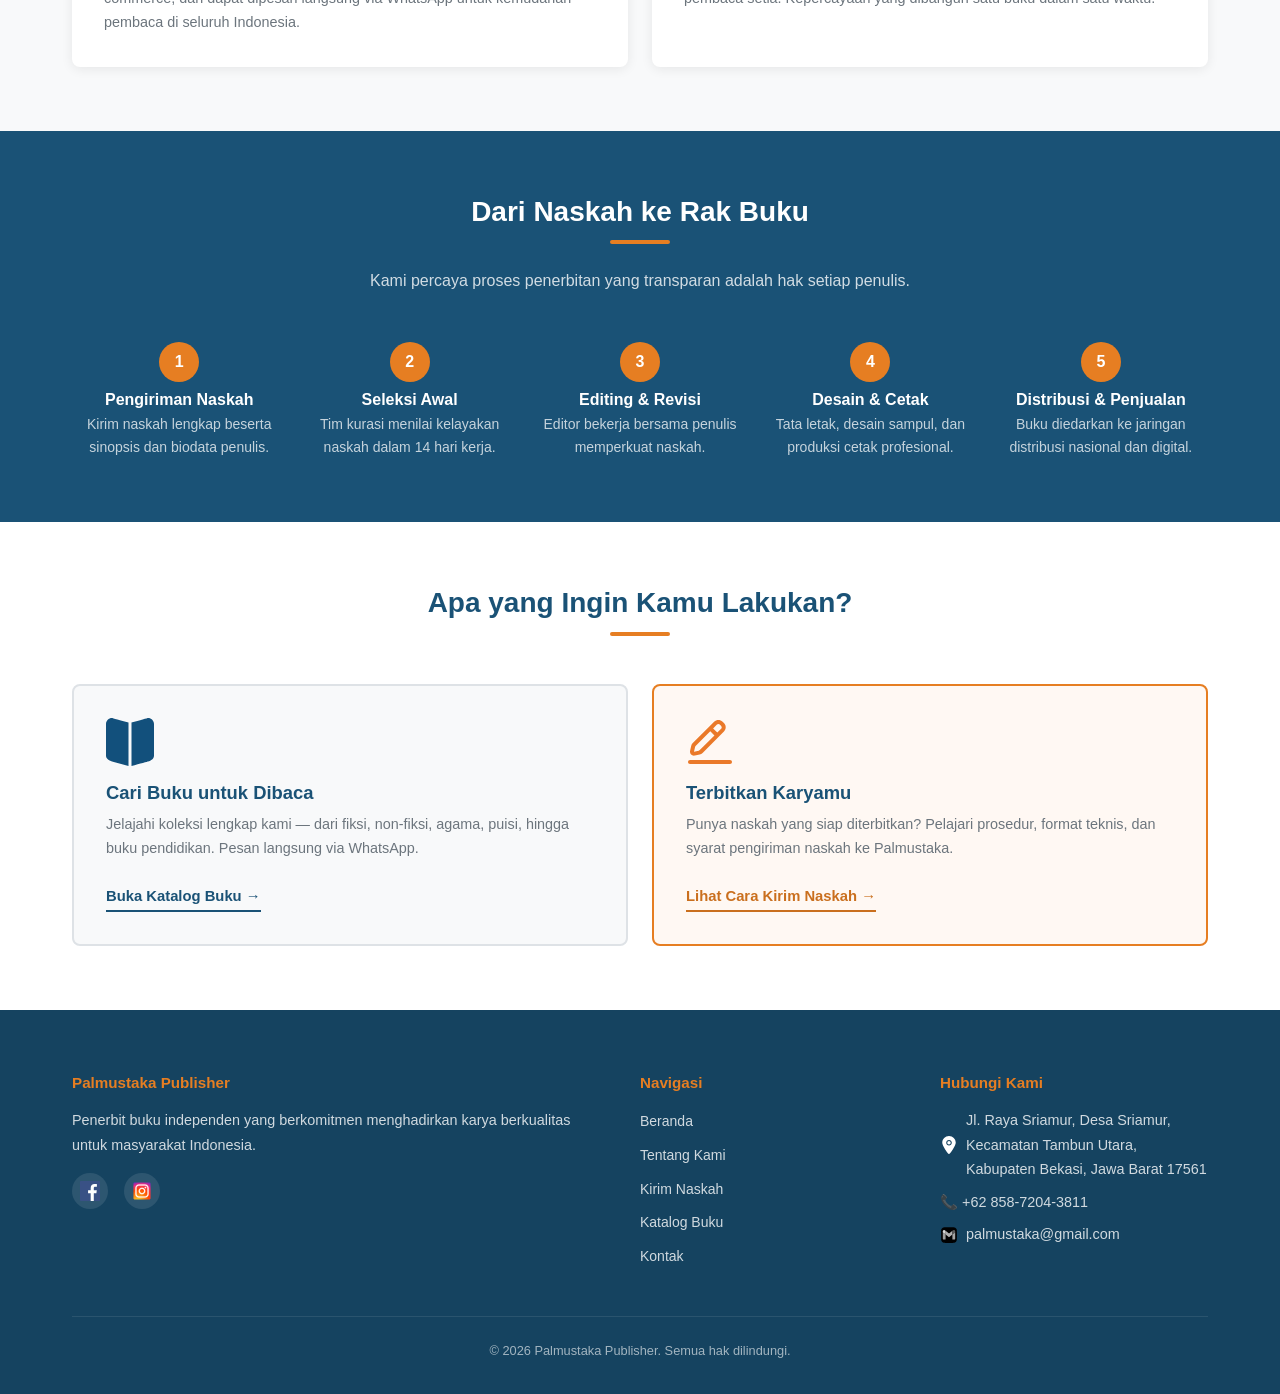
==== commit d583555e: "Update navbar logo in index.html to use an image and restructure layout for better alignment and sty" ====
--- a/index.html
+++ b/index.html
@@ -14,8 +14,11 @@
     <div class="navbar__kontainer">
       <div class="navbar__logo">
         <a href="index.html" class="navbar__logo-tautan" aria-label="Halaman utama Palmustaka Publisher">
-          <span class="navbar__logo-teks">Palmustaka</span>
-          <span class="navbar__logo-sub">Publisher</span>
+          <img class="navbar__logo-img" src="assets/icon/logo.svg" alt="">
+          <span class="navbar__logo-konten">
+            <span class="navbar__logo-teks">Palmustaka</span>
+            <span class="navbar__logo-sub">Publisher</span>
+          </span>
         </a>
       </div>
 
--- a/css/style.css
+++ b/css/style.css
@@ -171,6 +171,11 @@
   display: flex;
   flex-direction: column;
   line-height: 1.1;
+}
+
+.navbar__logo-img {
+  width: 32px;
+  height: 32px;
 }
 
 .navbar__logo-teks {
@@ -975,8 +980,14 @@
    ----------------------------------------------------------------------- */
 .navbar__logo-tautan {
   display: flex;
+  align-items: center;
+  gap: var(--jarak-sm);
+  line-height: 1.1;
+}
+
+.navbar__logo-konten {
+  display: flex;
   flex-direction: column;
-  line-height: 1.1;
 }
 
 /* -----------------------------------------------------------------------
